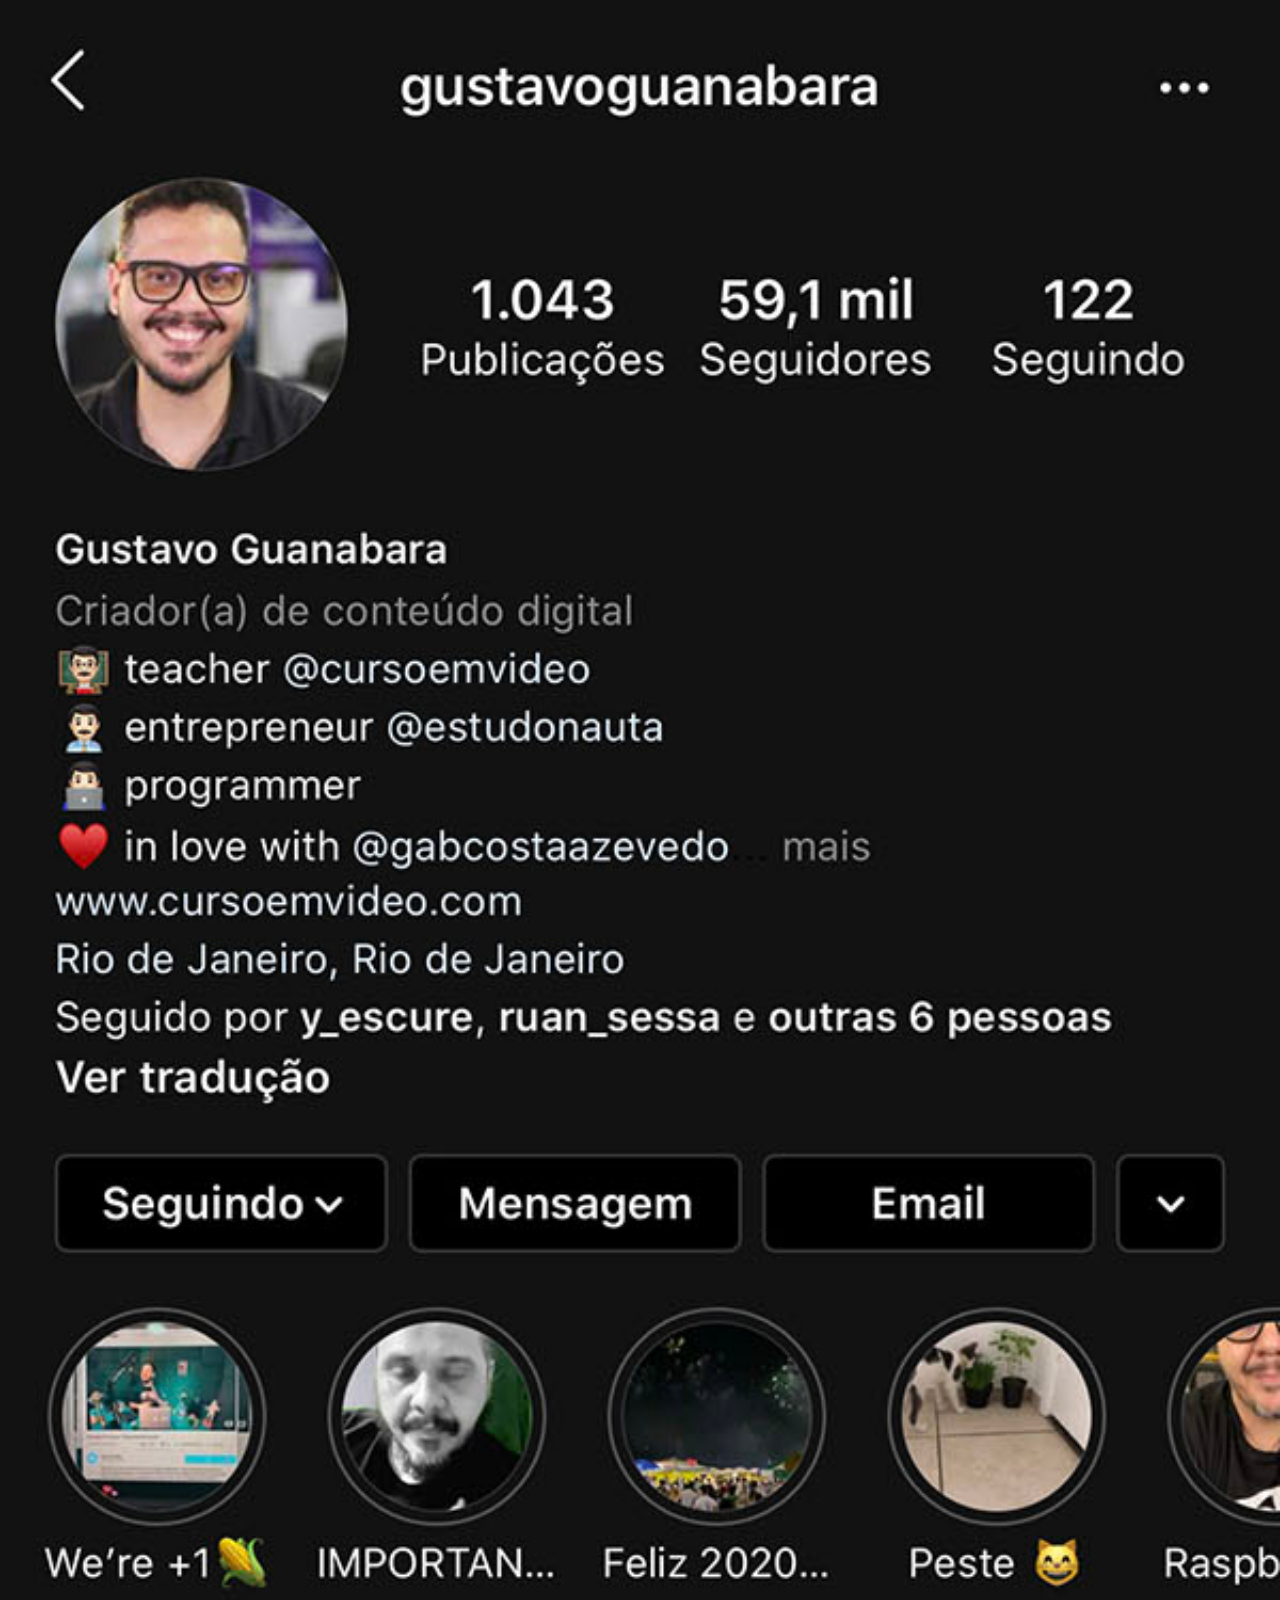
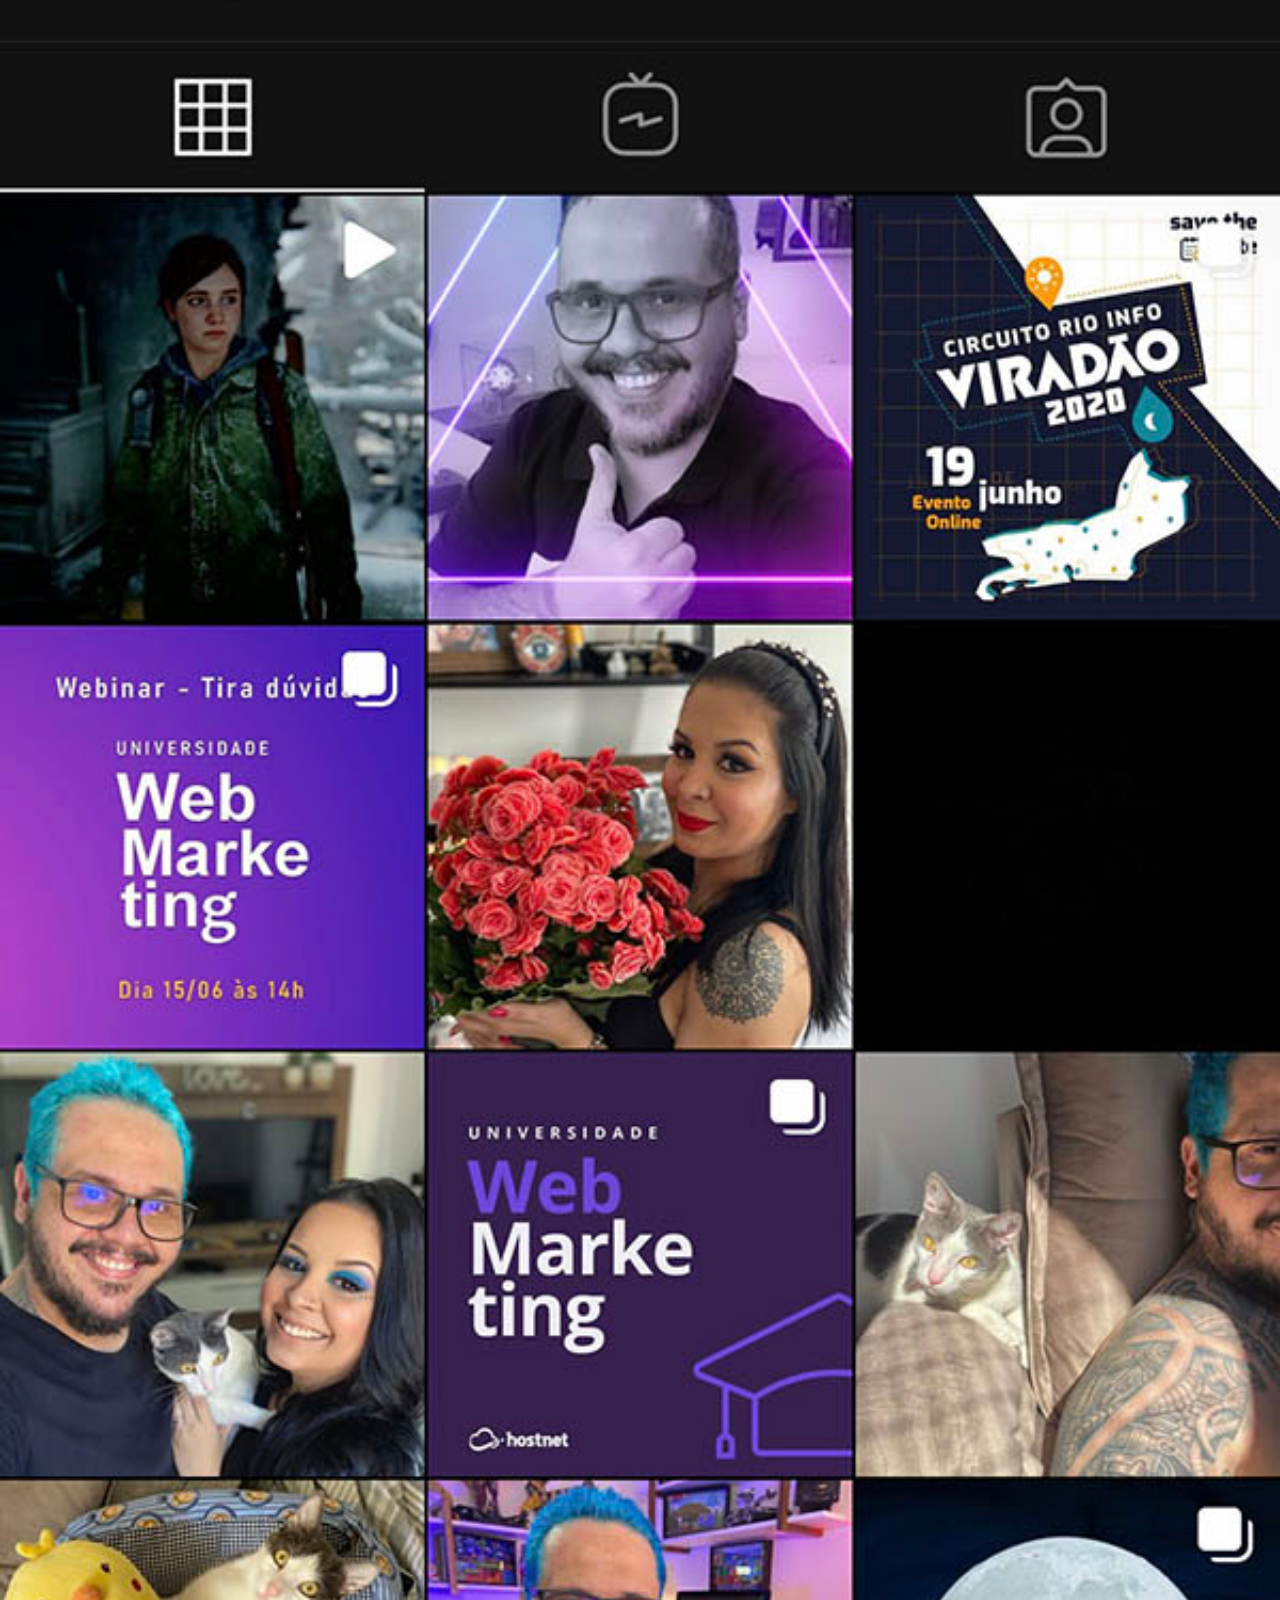
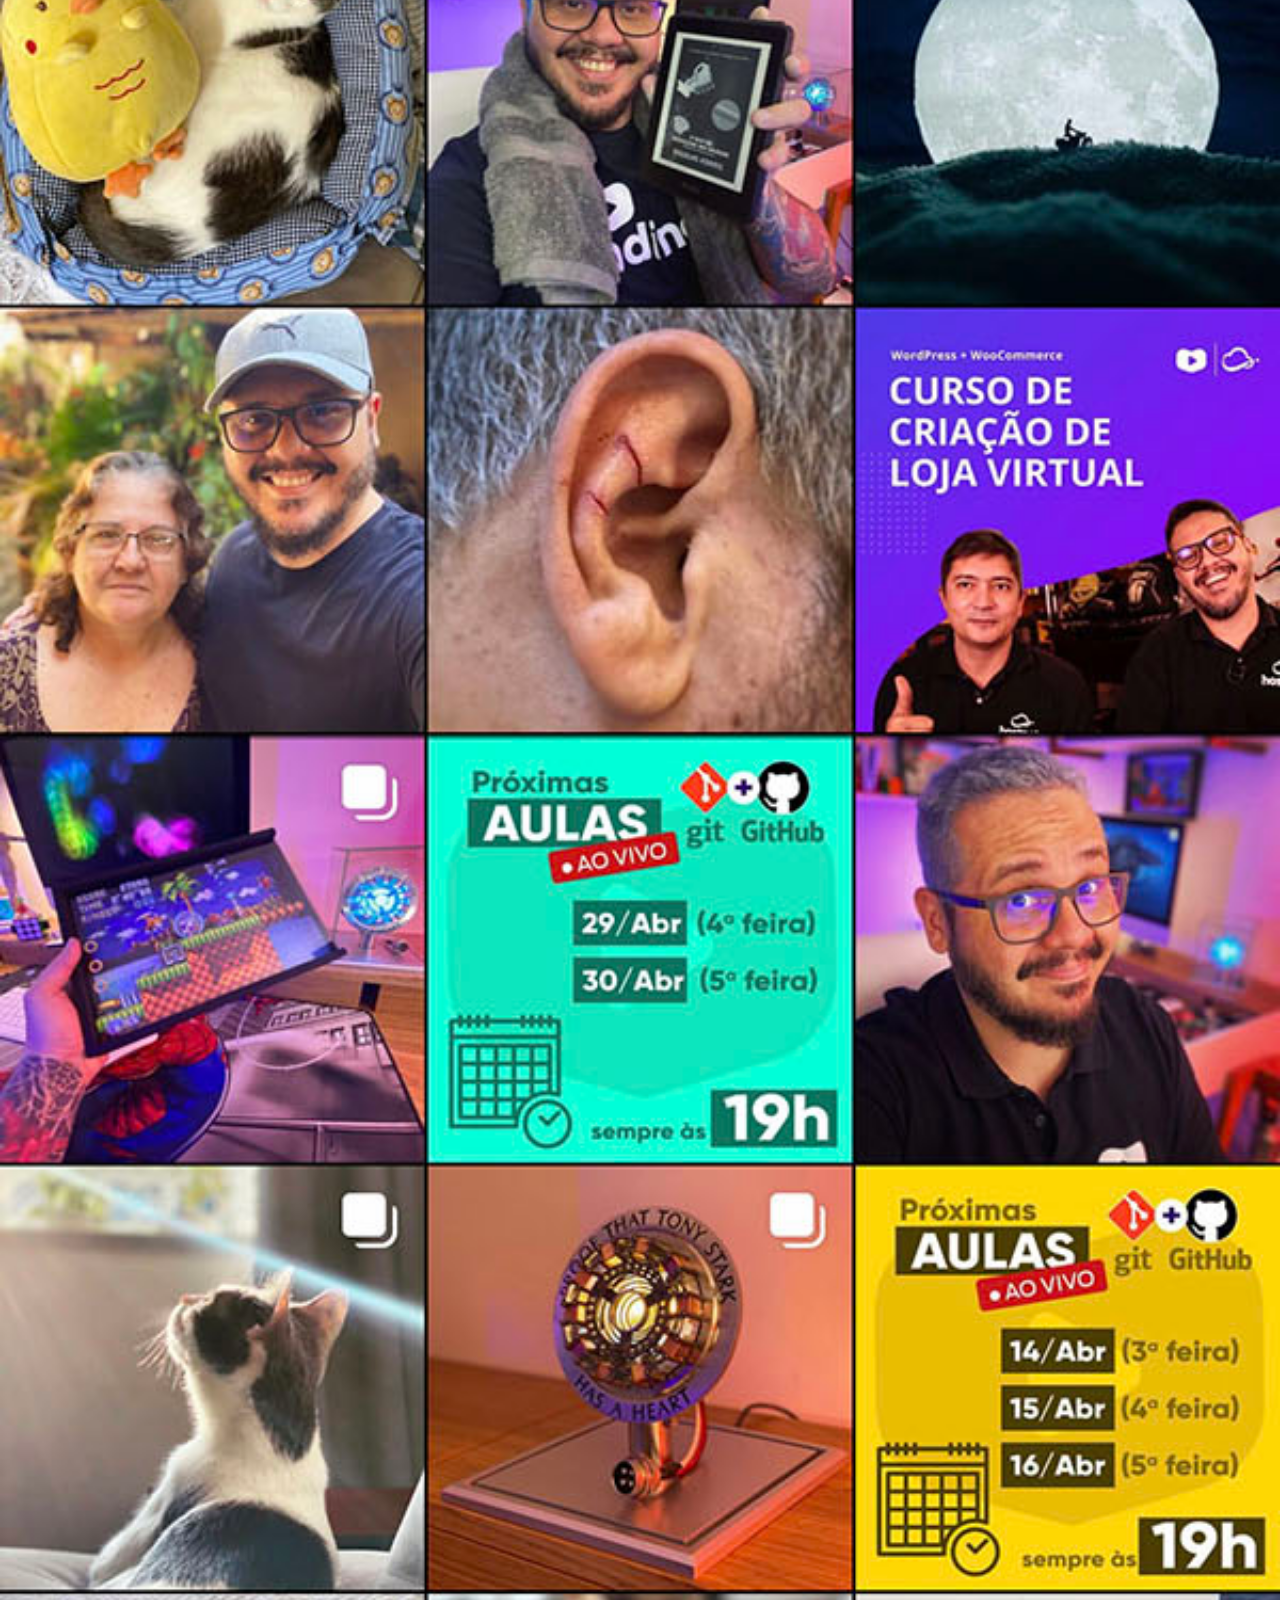
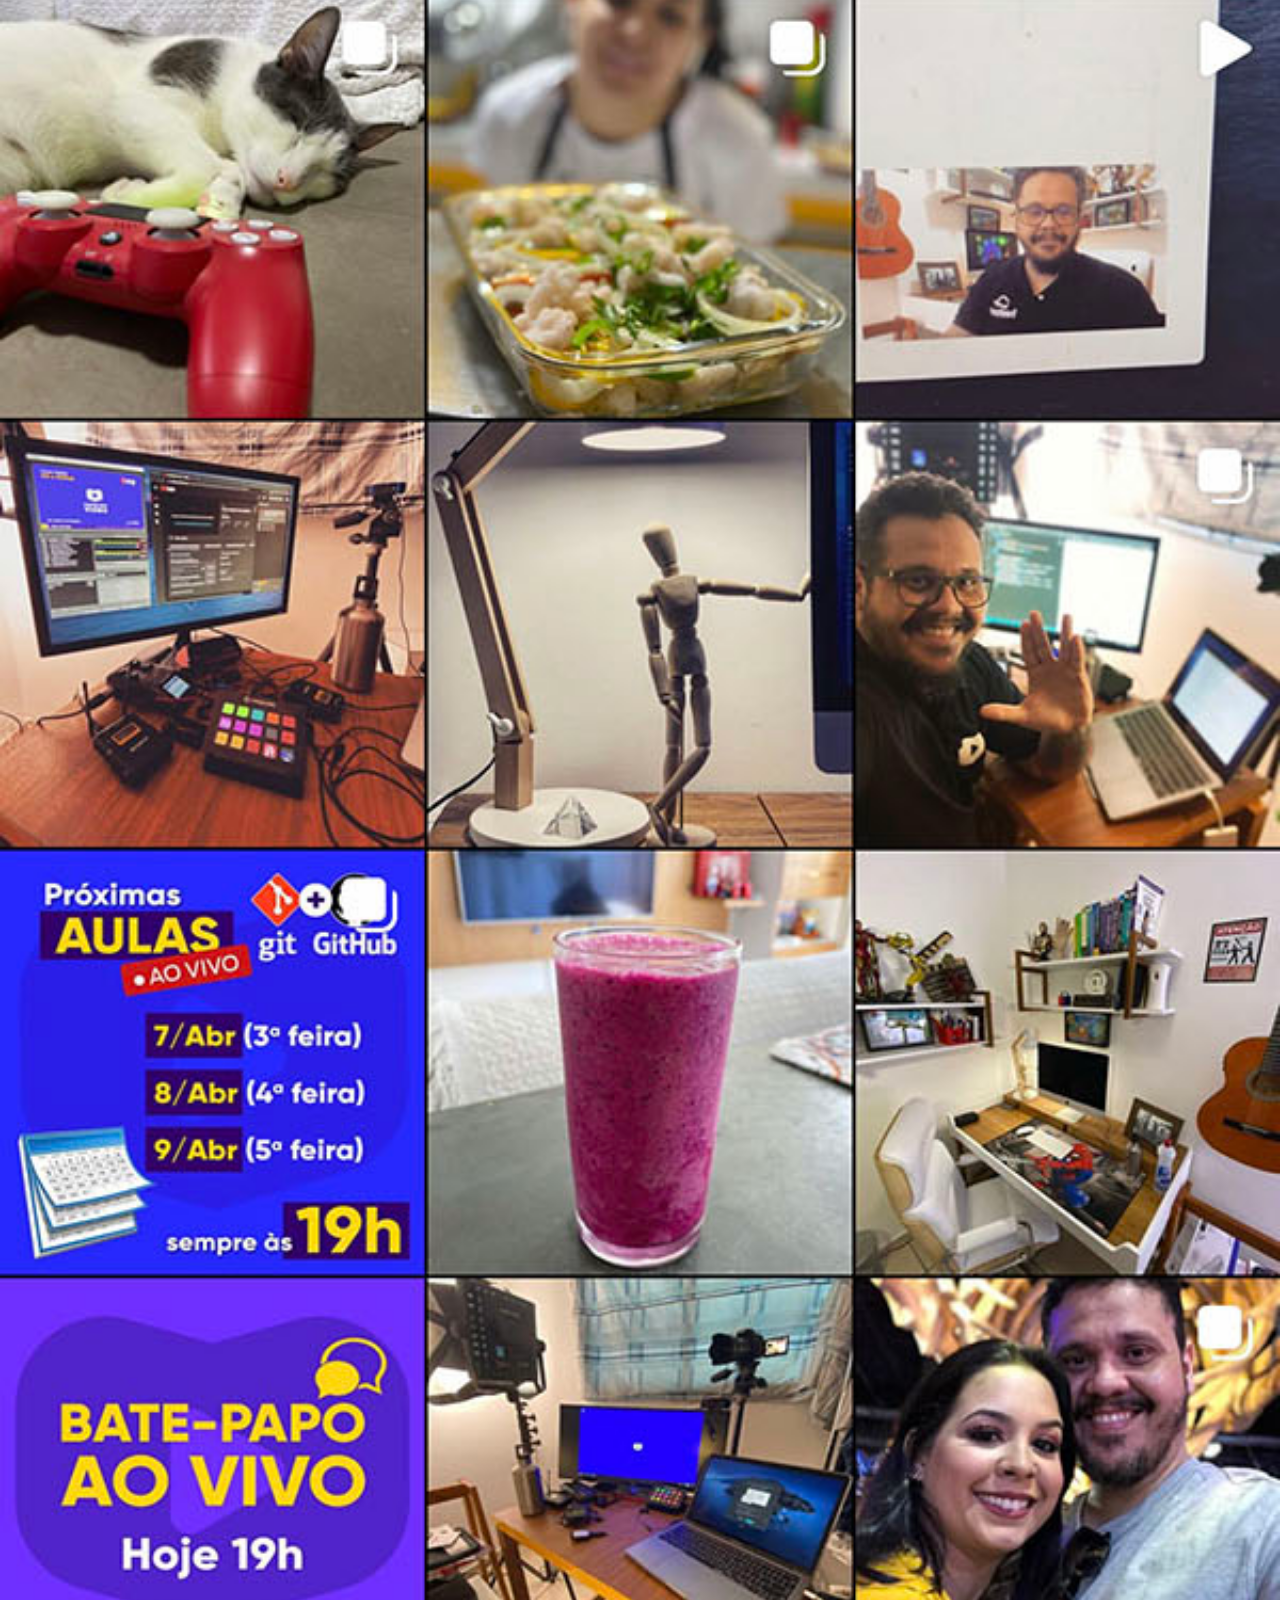
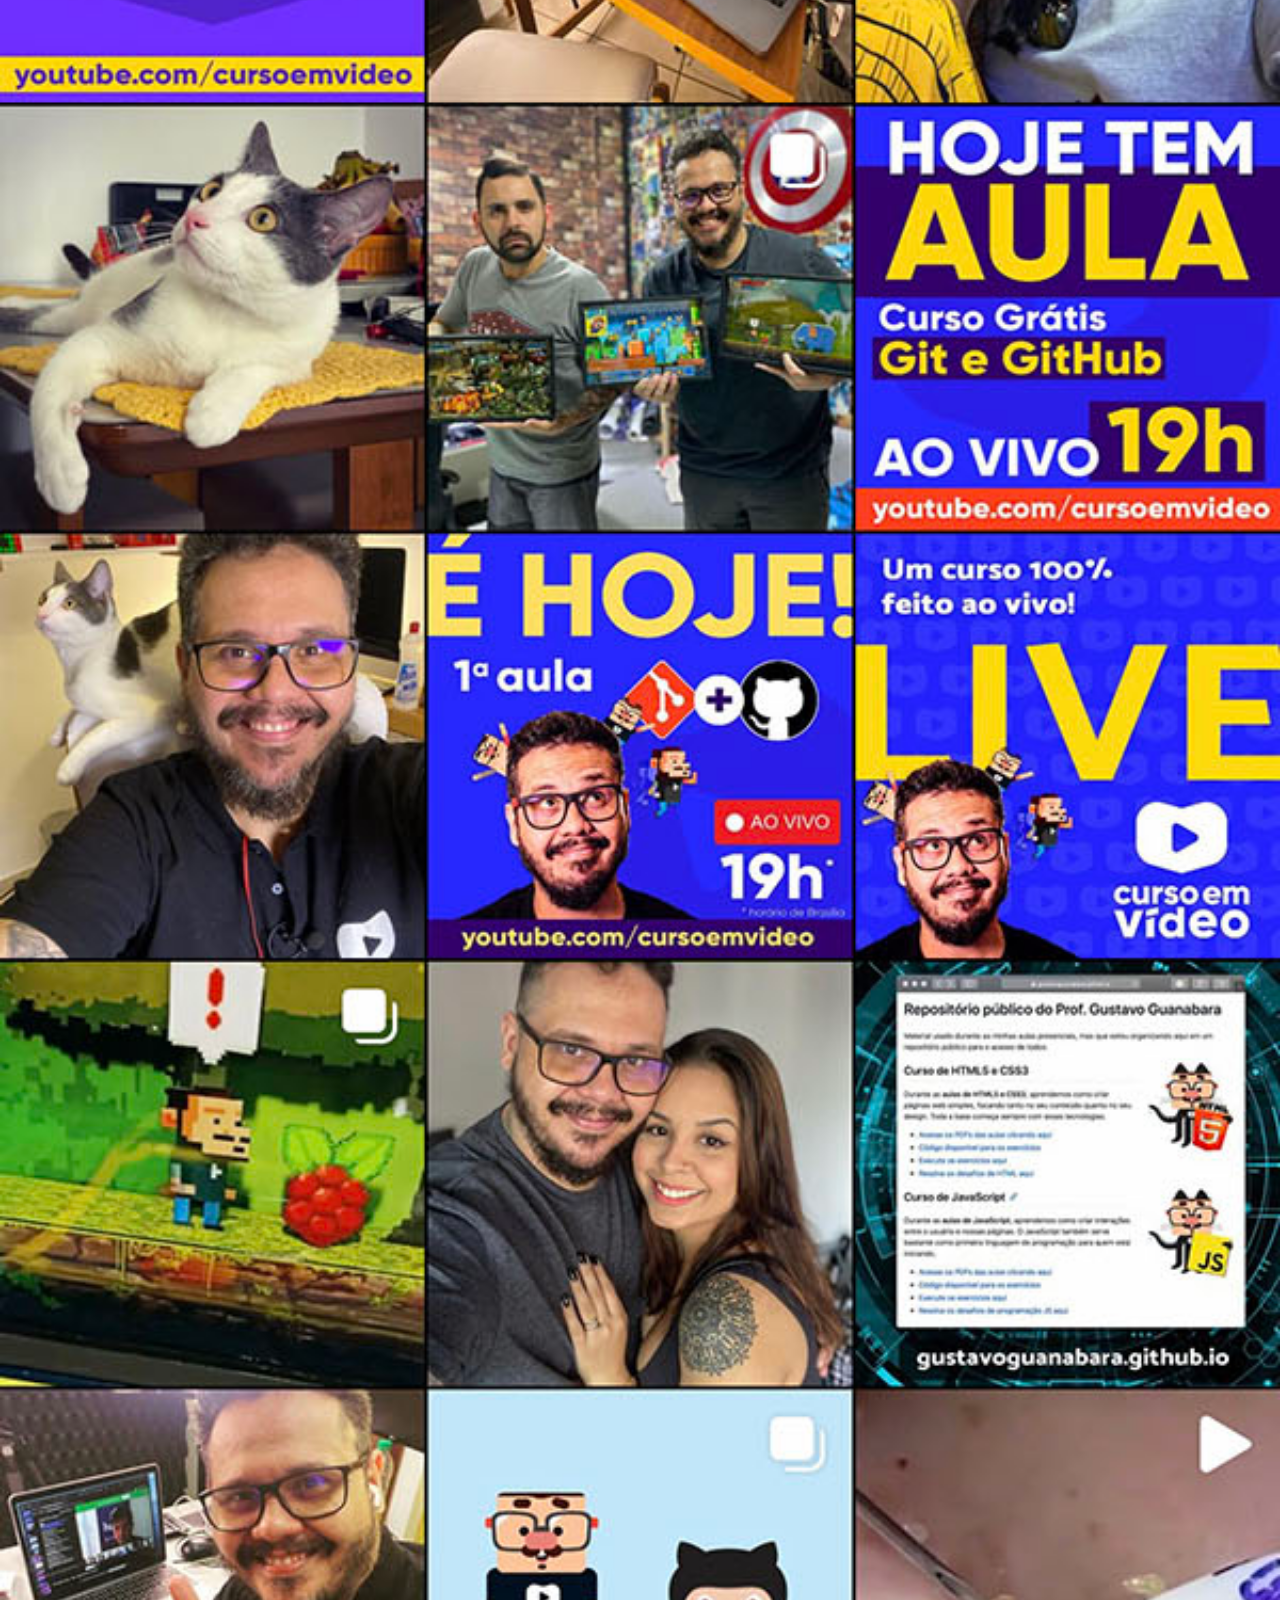
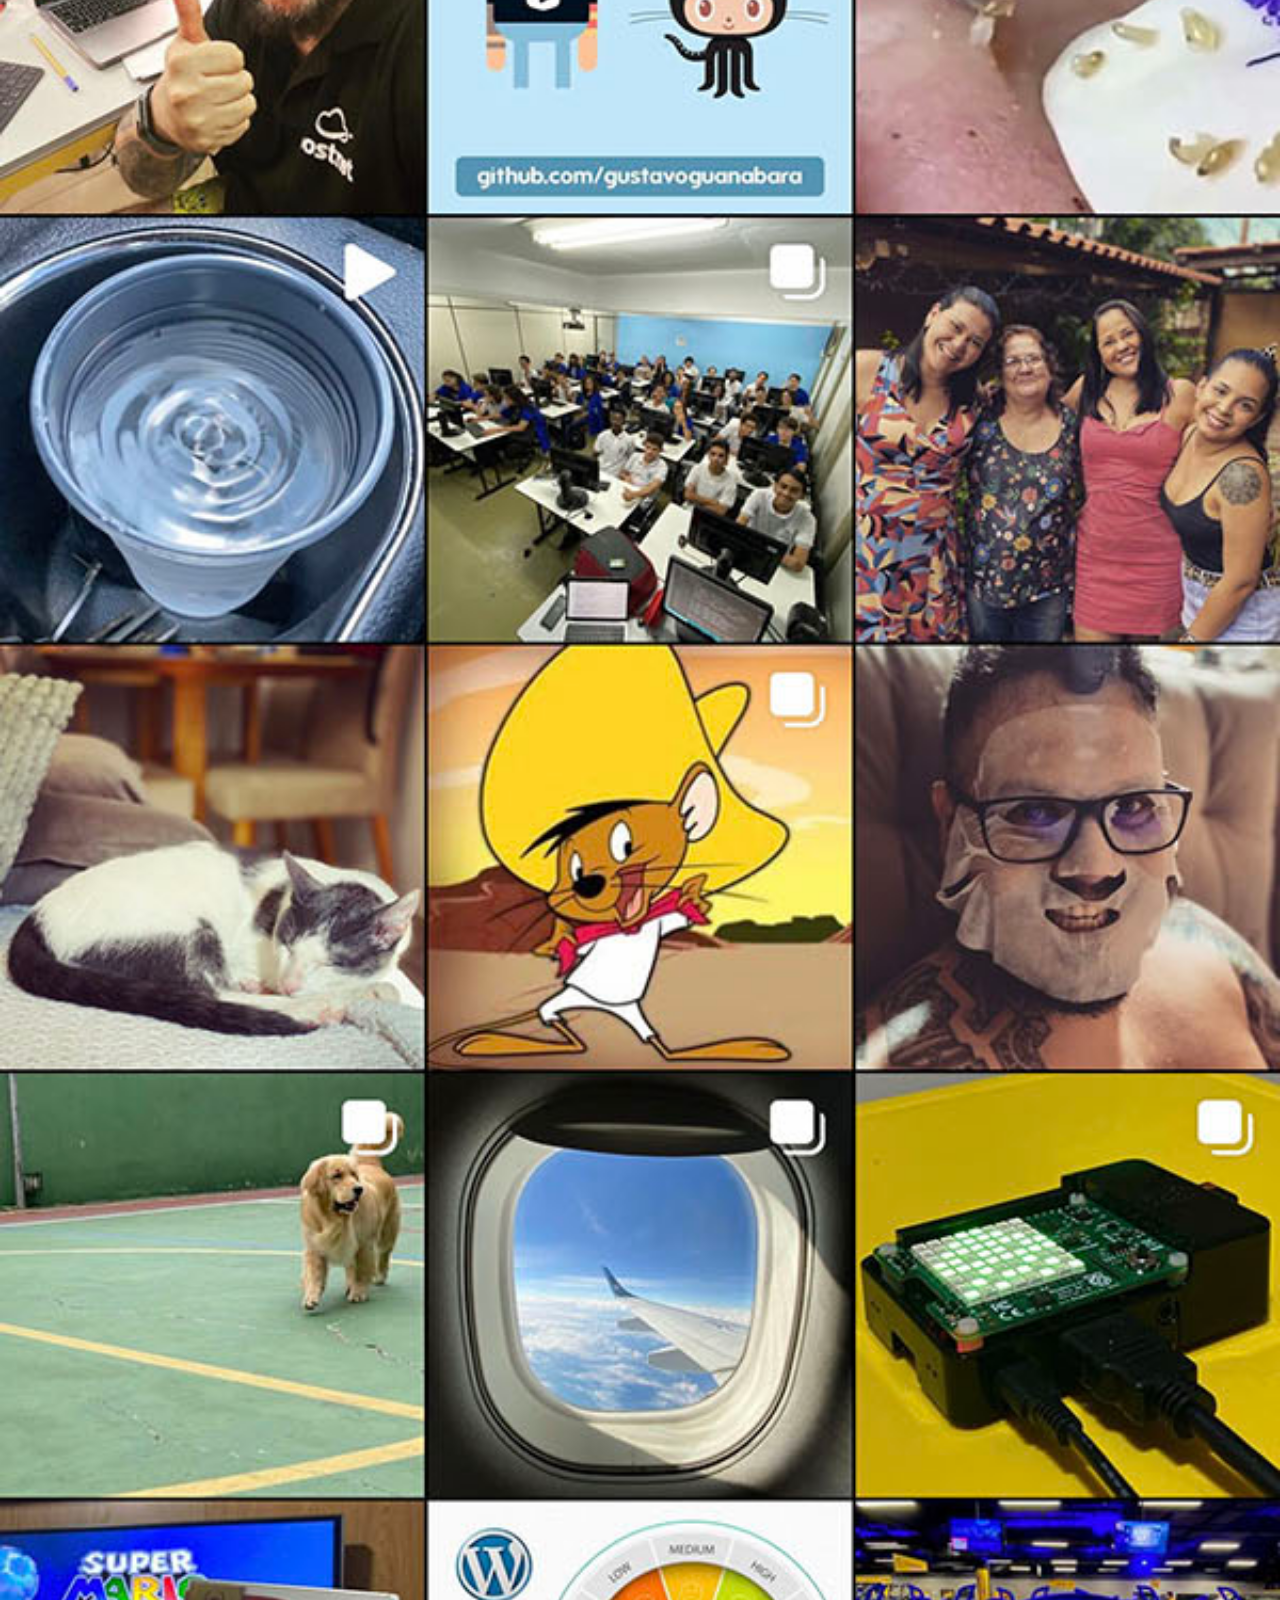
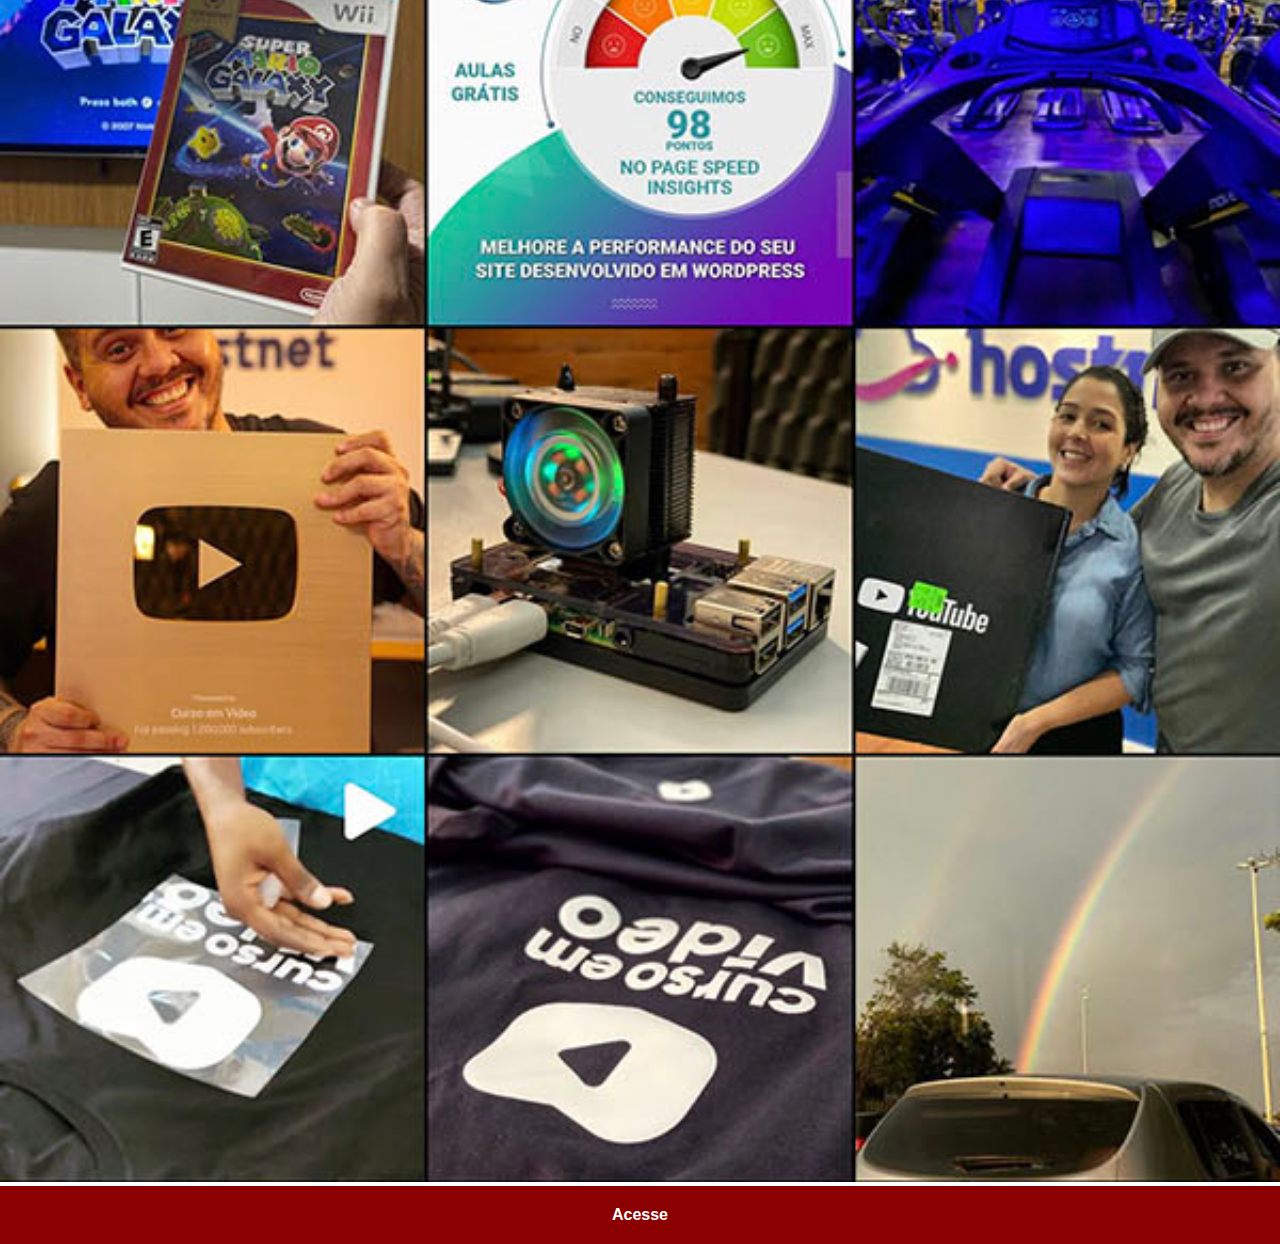
==== instagram.html @ 7e5fdd74 "atualização" ====
<!DOCTYPE html>
<html lang="en">
<head>
    <meta charset="UTF-8">
    <meta http-equiv="X-UA-Compatible" content="IE=edge">
    <meta name="viewport" content="width=device-width, initial-scale=1.0">
    <link rel="stylesheet" href="style/social.css">
    <title>Instagram</title>
</head>
<body>
    <img src="imagens/tela-instagram.jpg" alt="instagram">
    <a href="https://www.instagram.com/gustavoguanabara/?hl=pt" target=" _blank">Acesse</a>
    
</body>
</html>
---- style/social.css ----
*{
    margin: 0px;
    padding: 0px;
    font-family: Arial, Helvetica, sans-serif;
}
a{ display: block;
    color: white;
    background-color: darkred;
    padding: 20px;
    text-align: center;
    font-weight: bolder;
    text-decoration: none;

}
img{
    width: 100%;
    overflow-y: hidden;

    

}
::-webkit-scroll-bar{
    width: 0px;
    height: 0px;

}
a:hover{background-color: red;}


.diminuir-img{
    width: 80%;
    height: 70%;
}
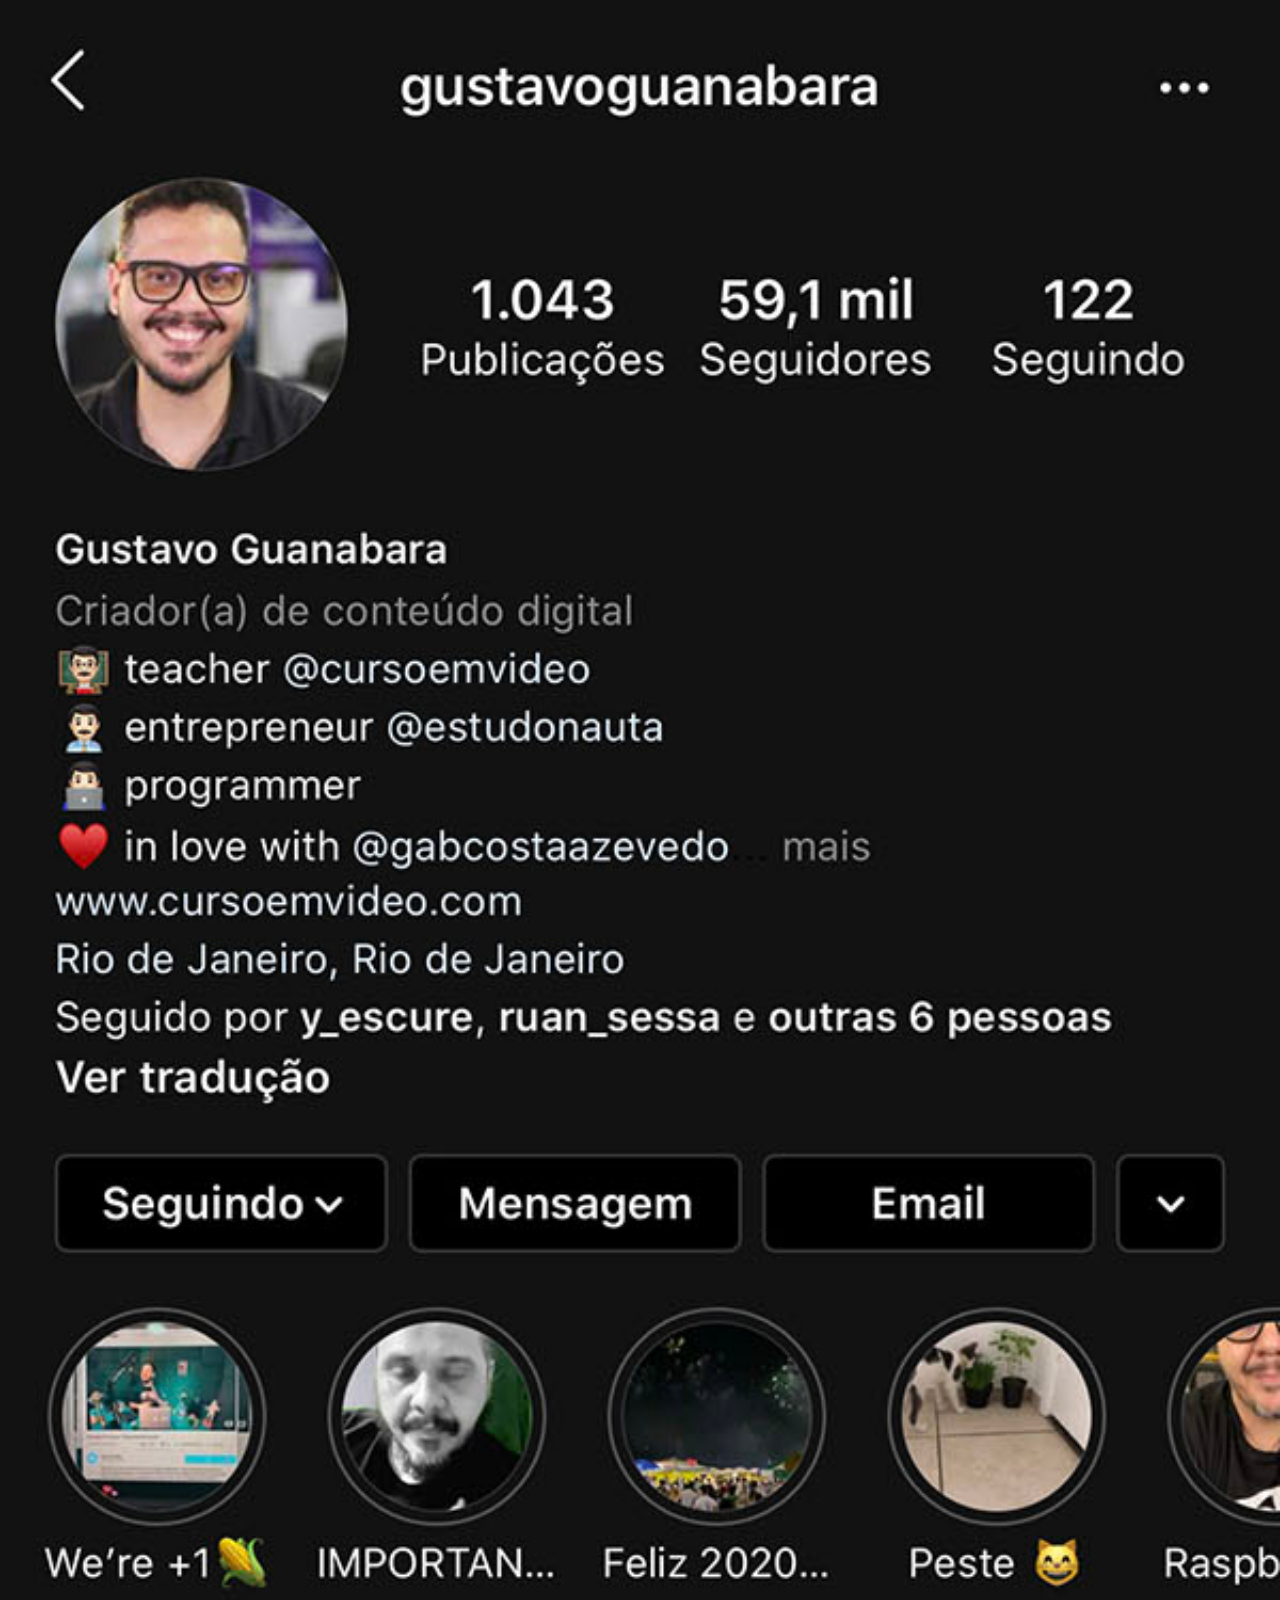
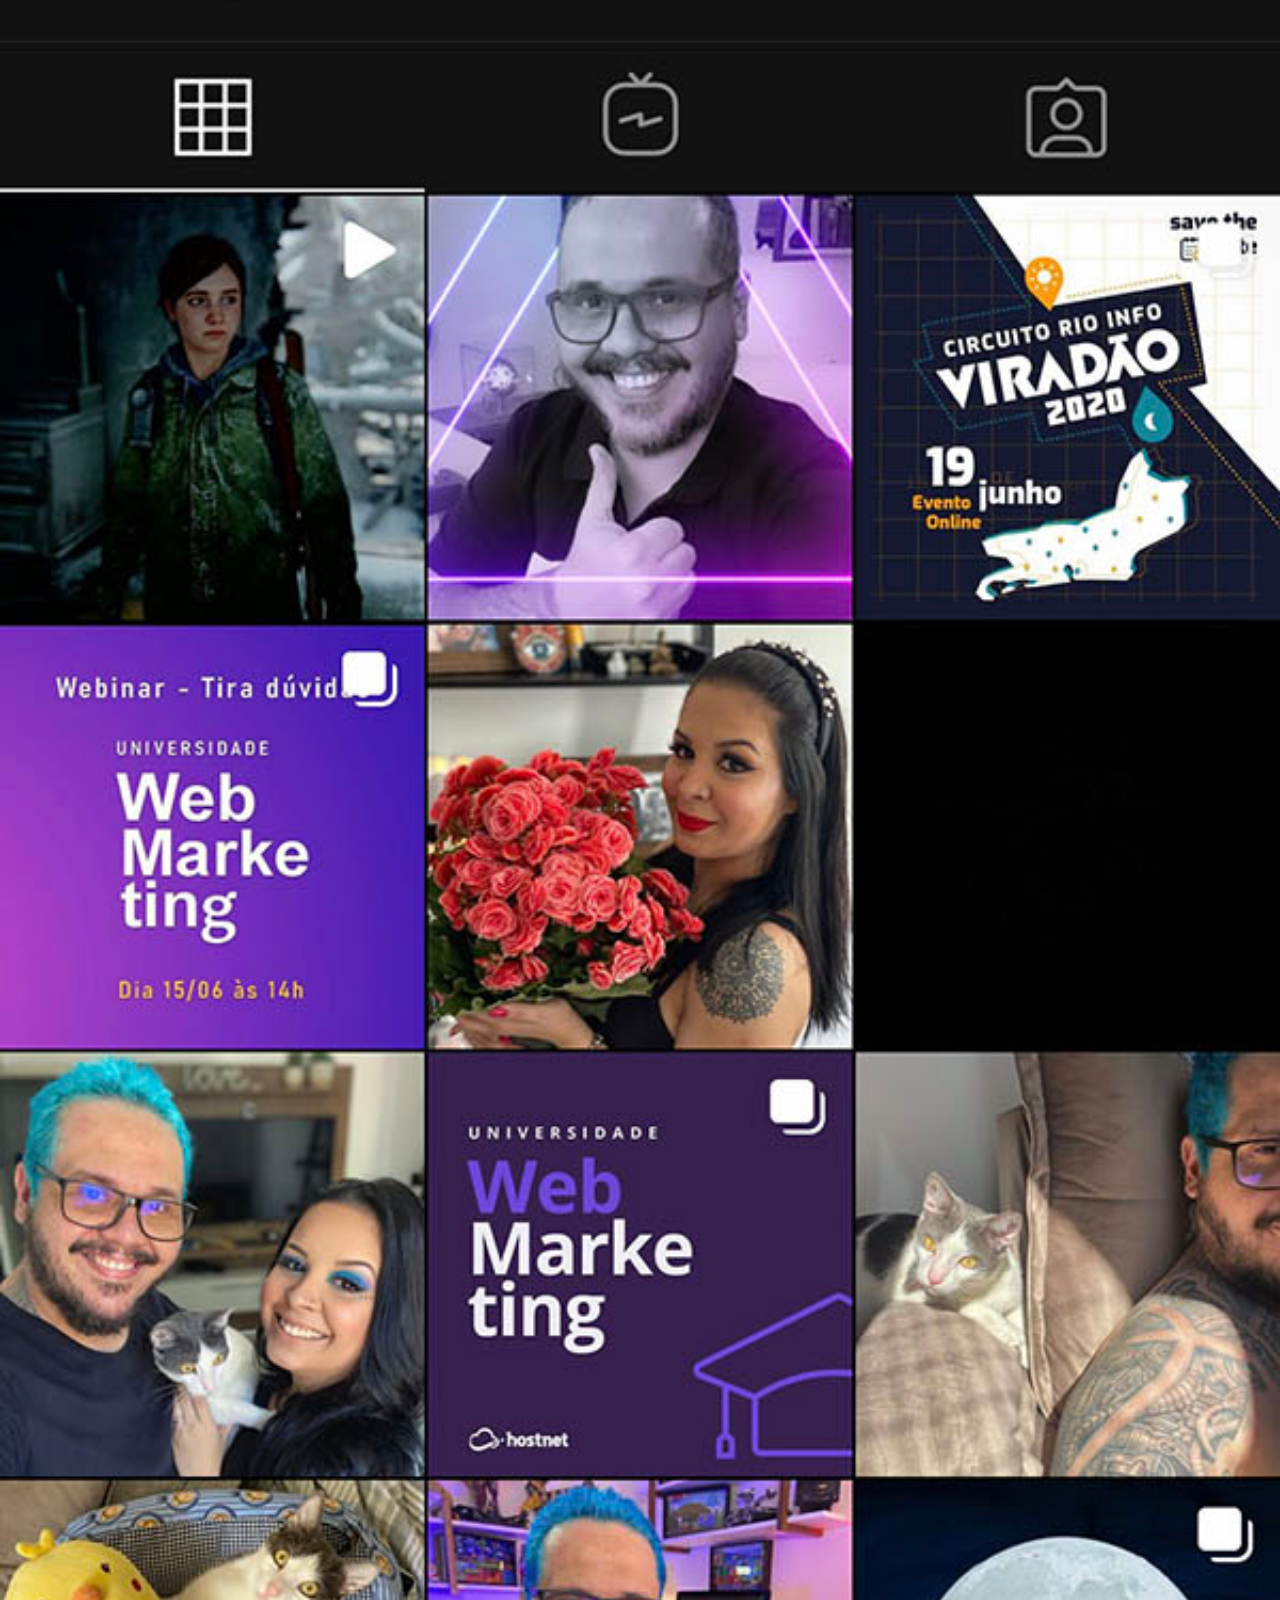
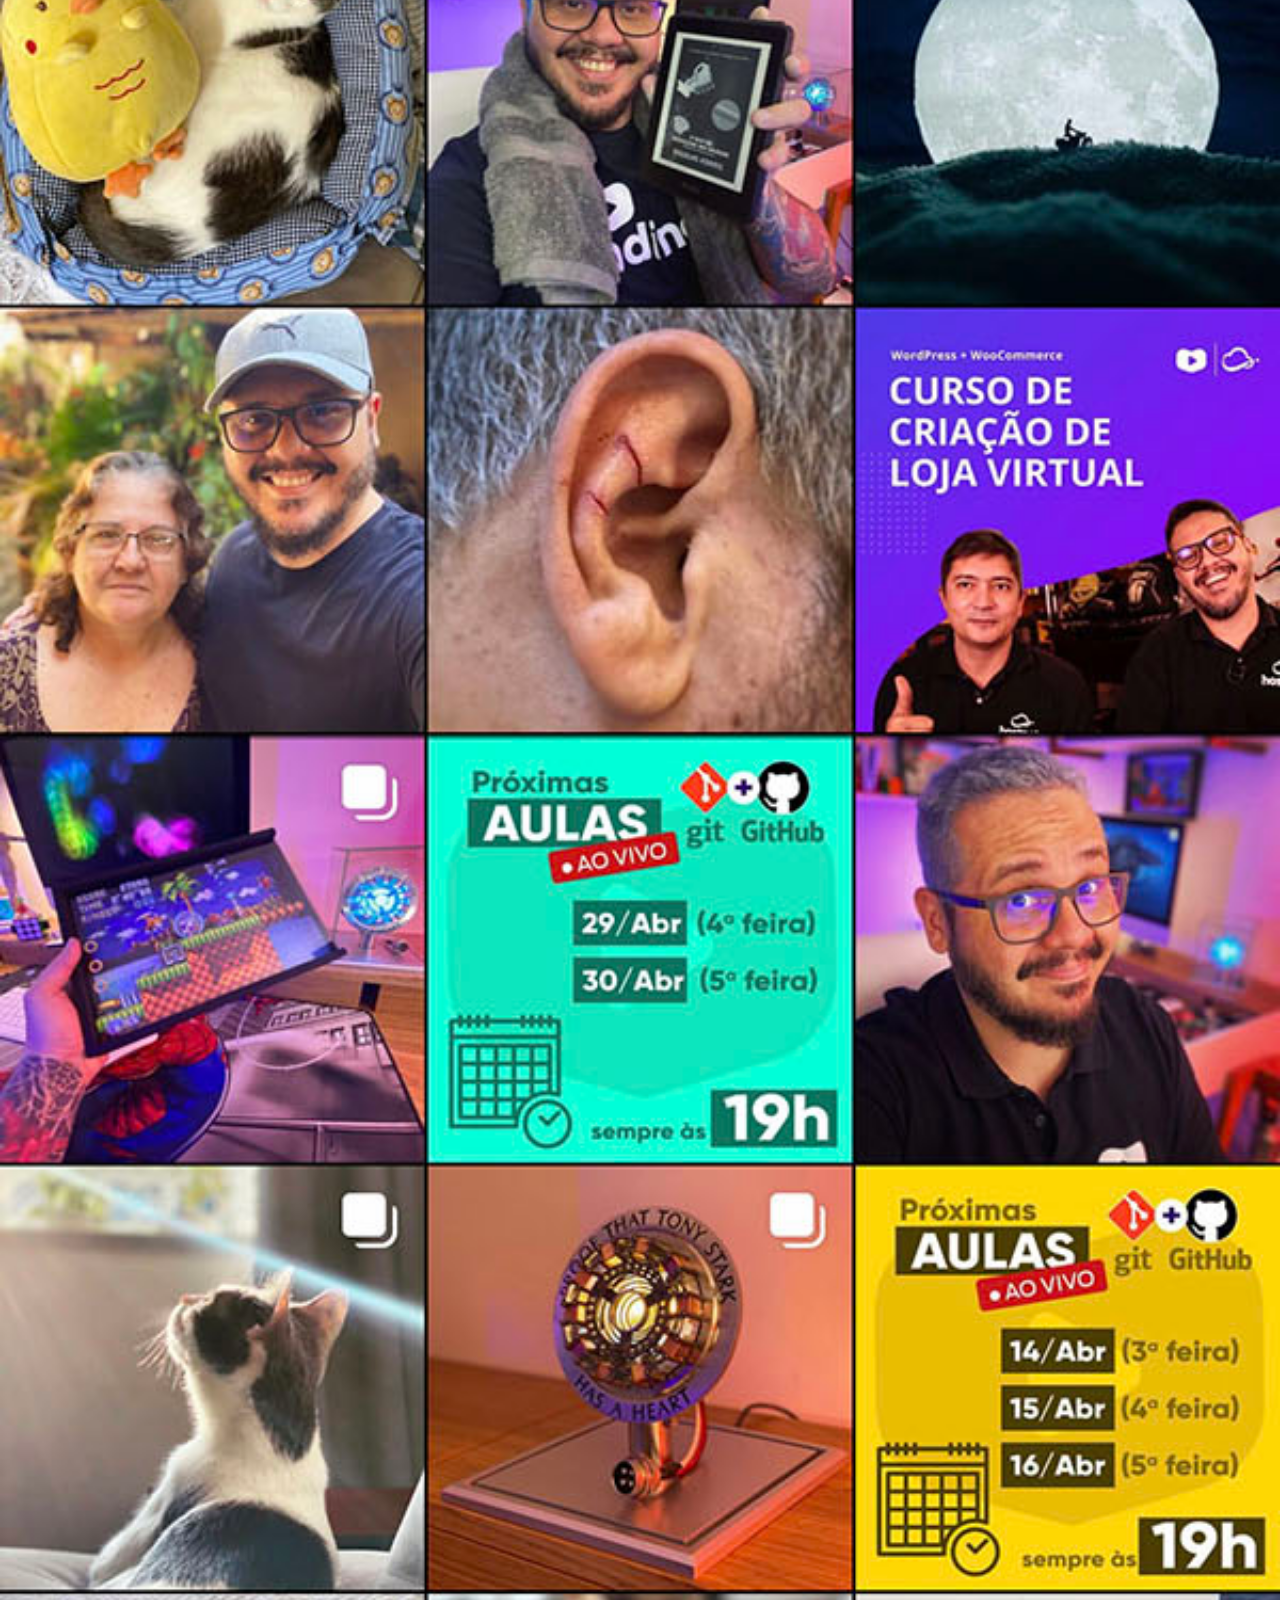
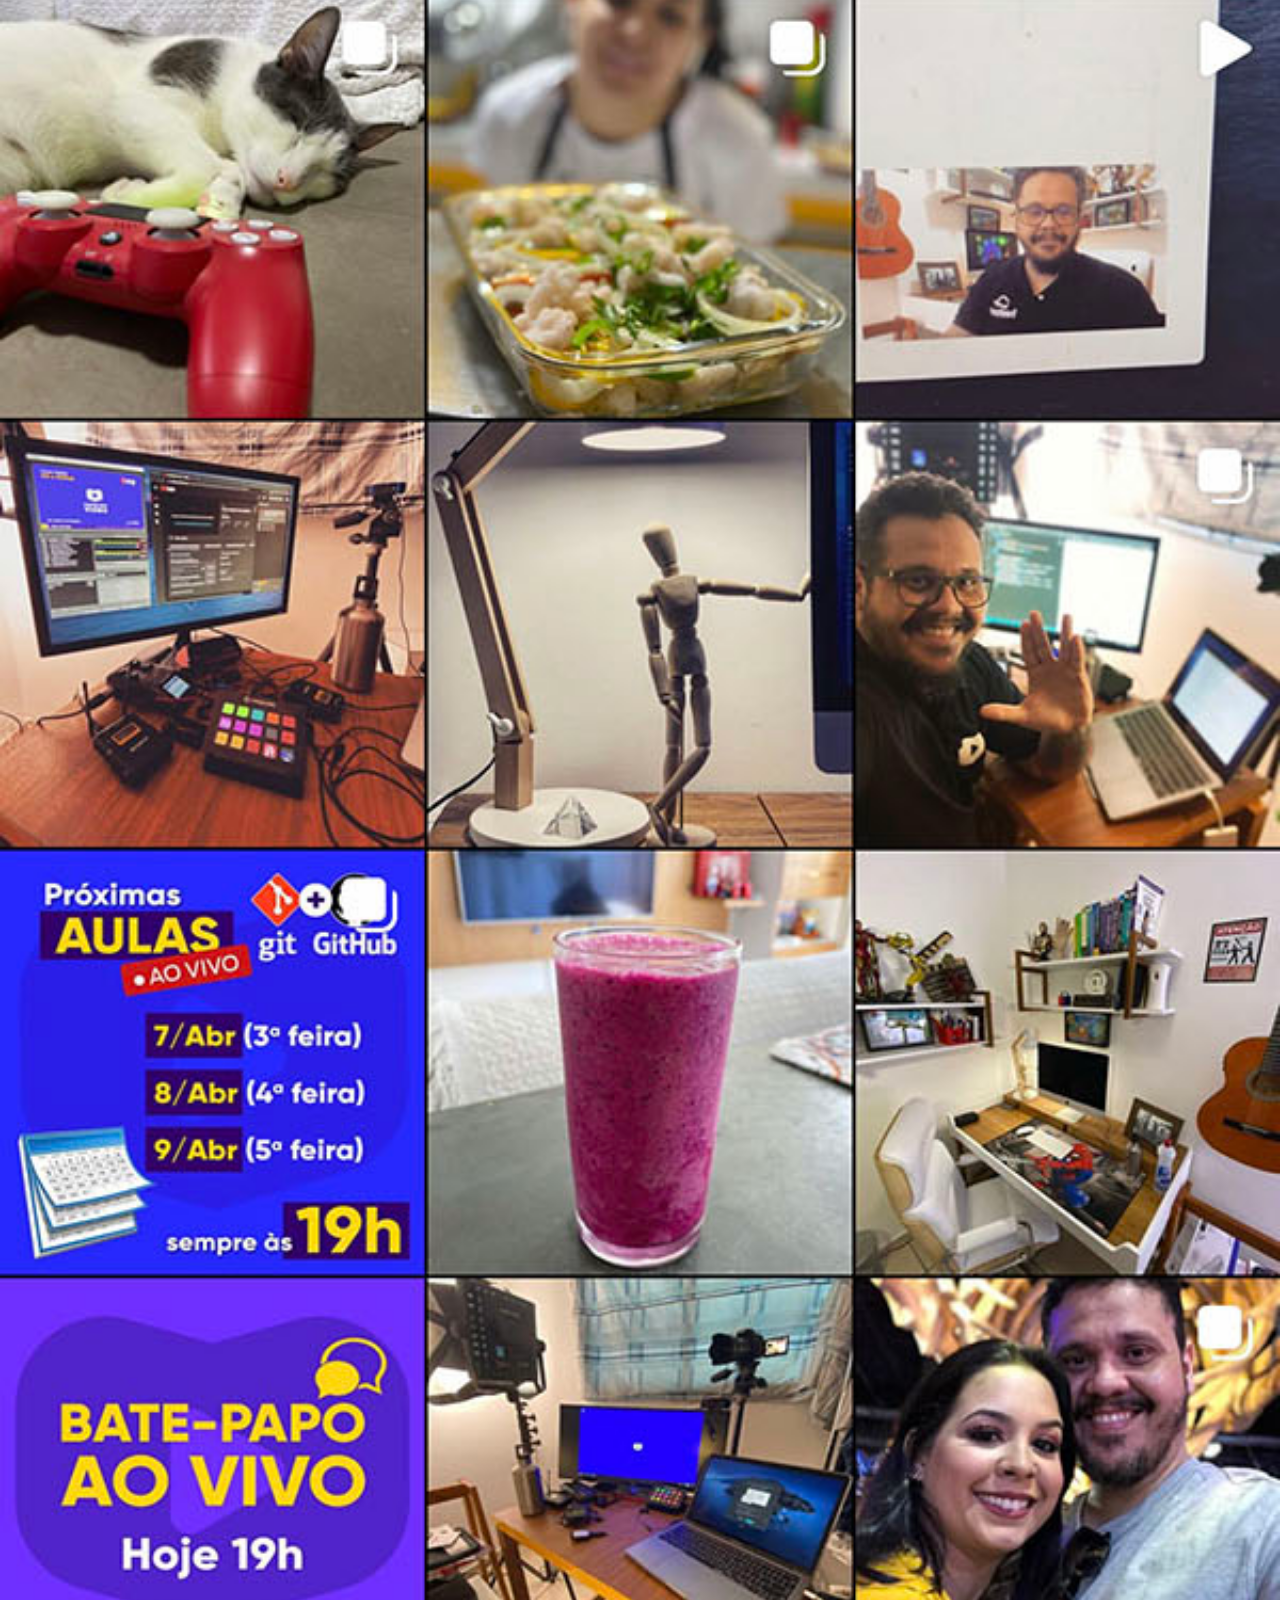
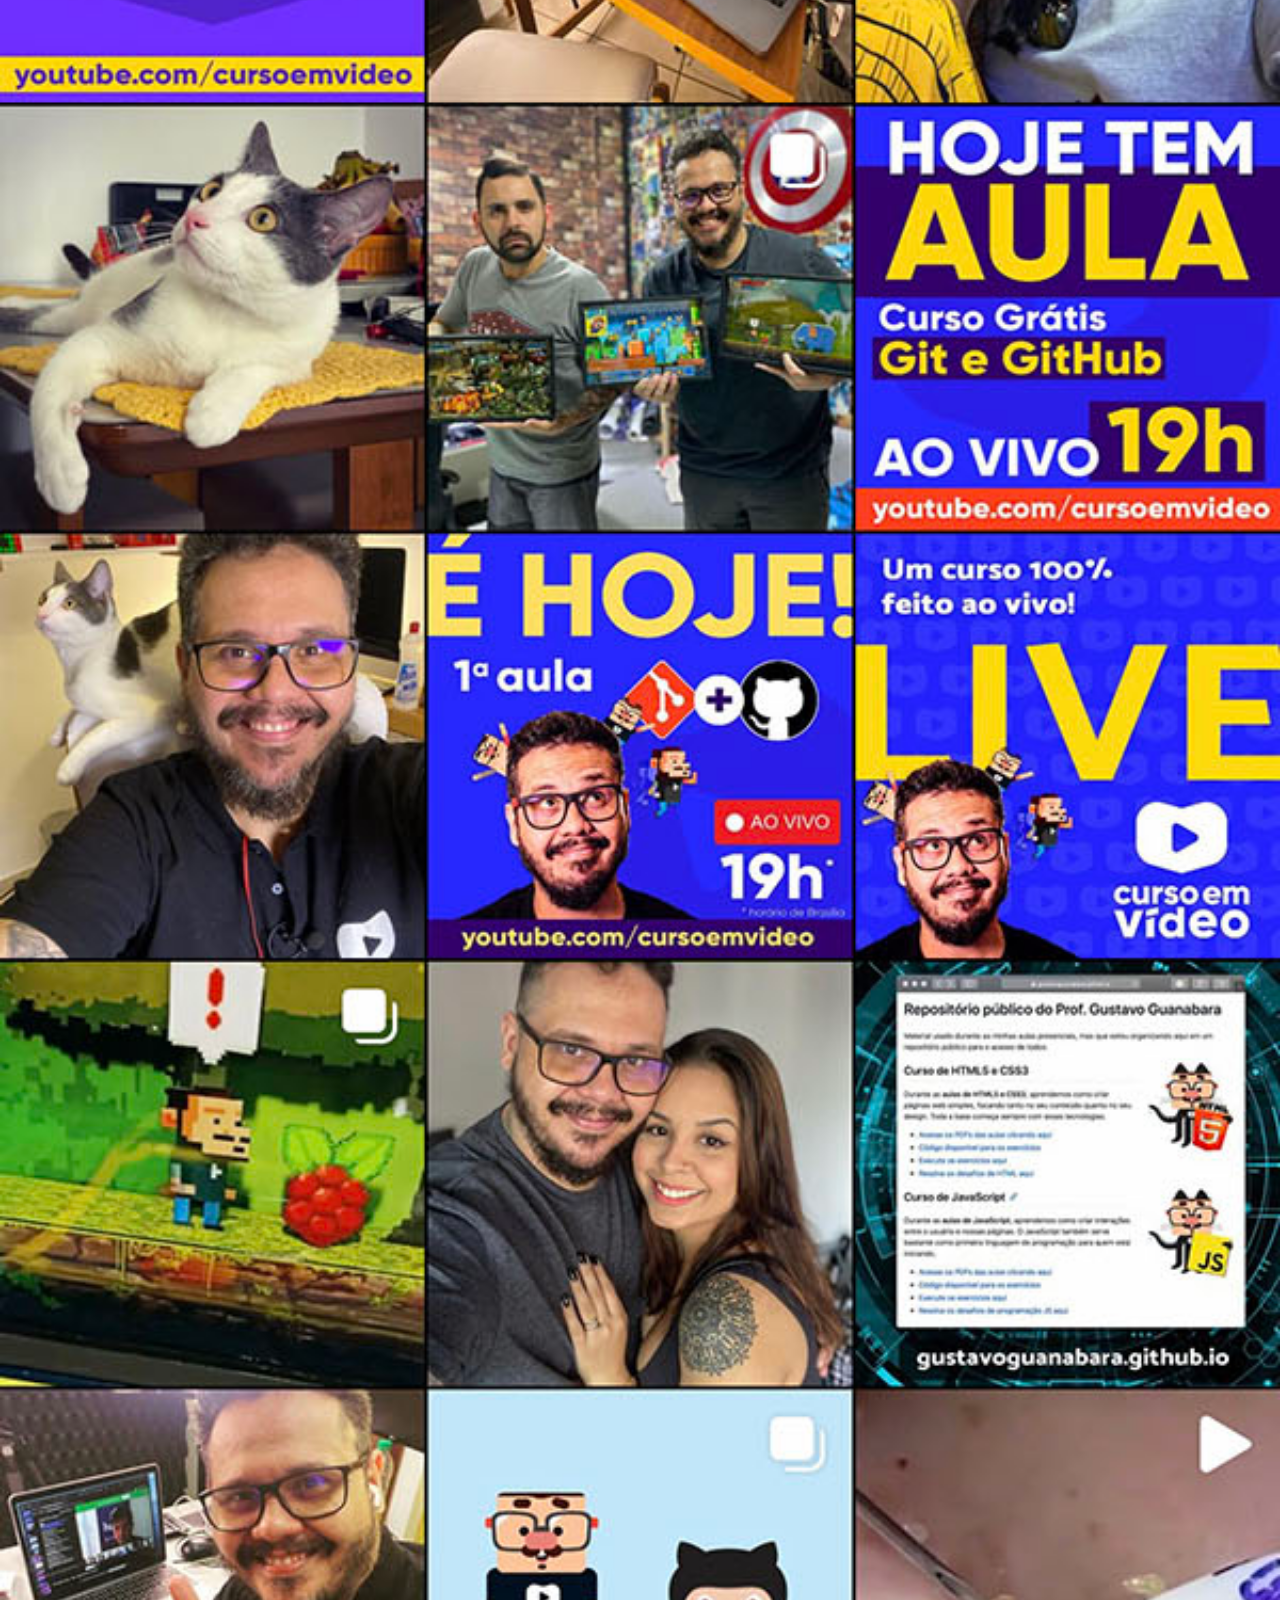
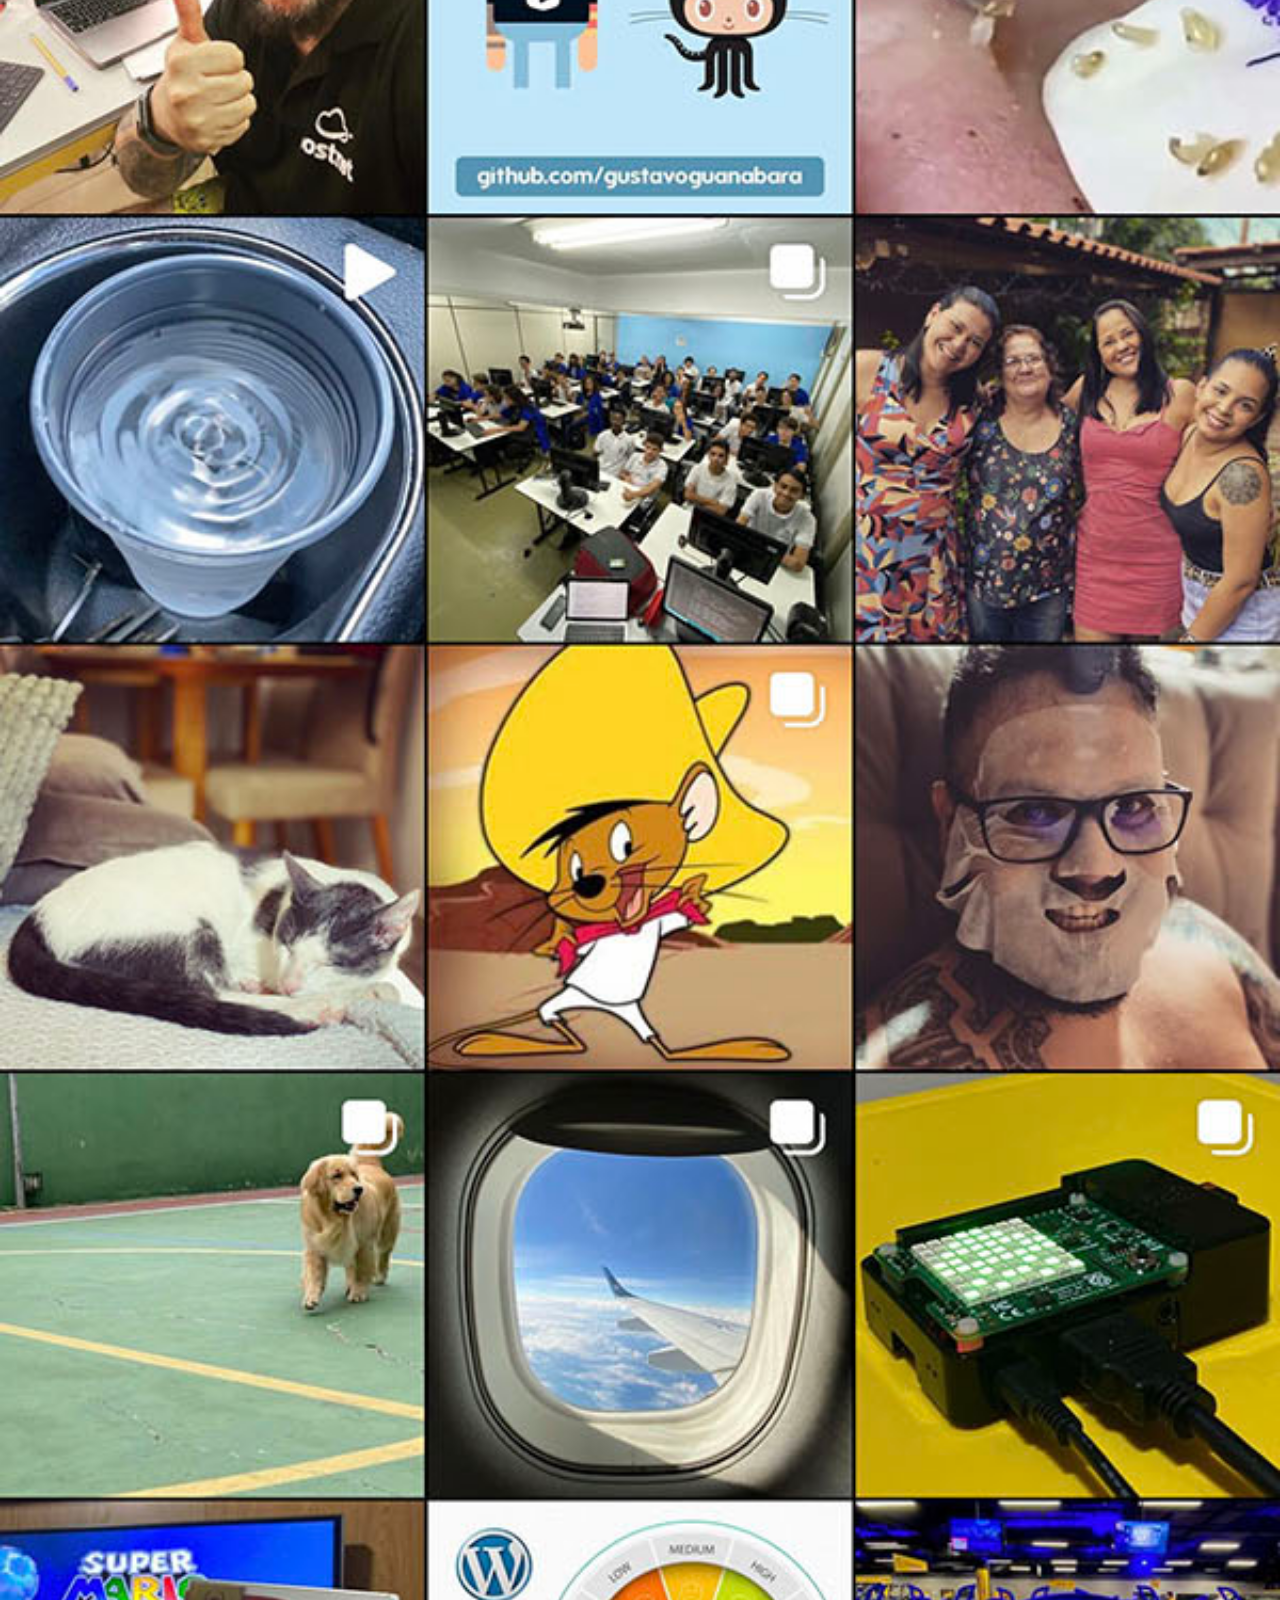
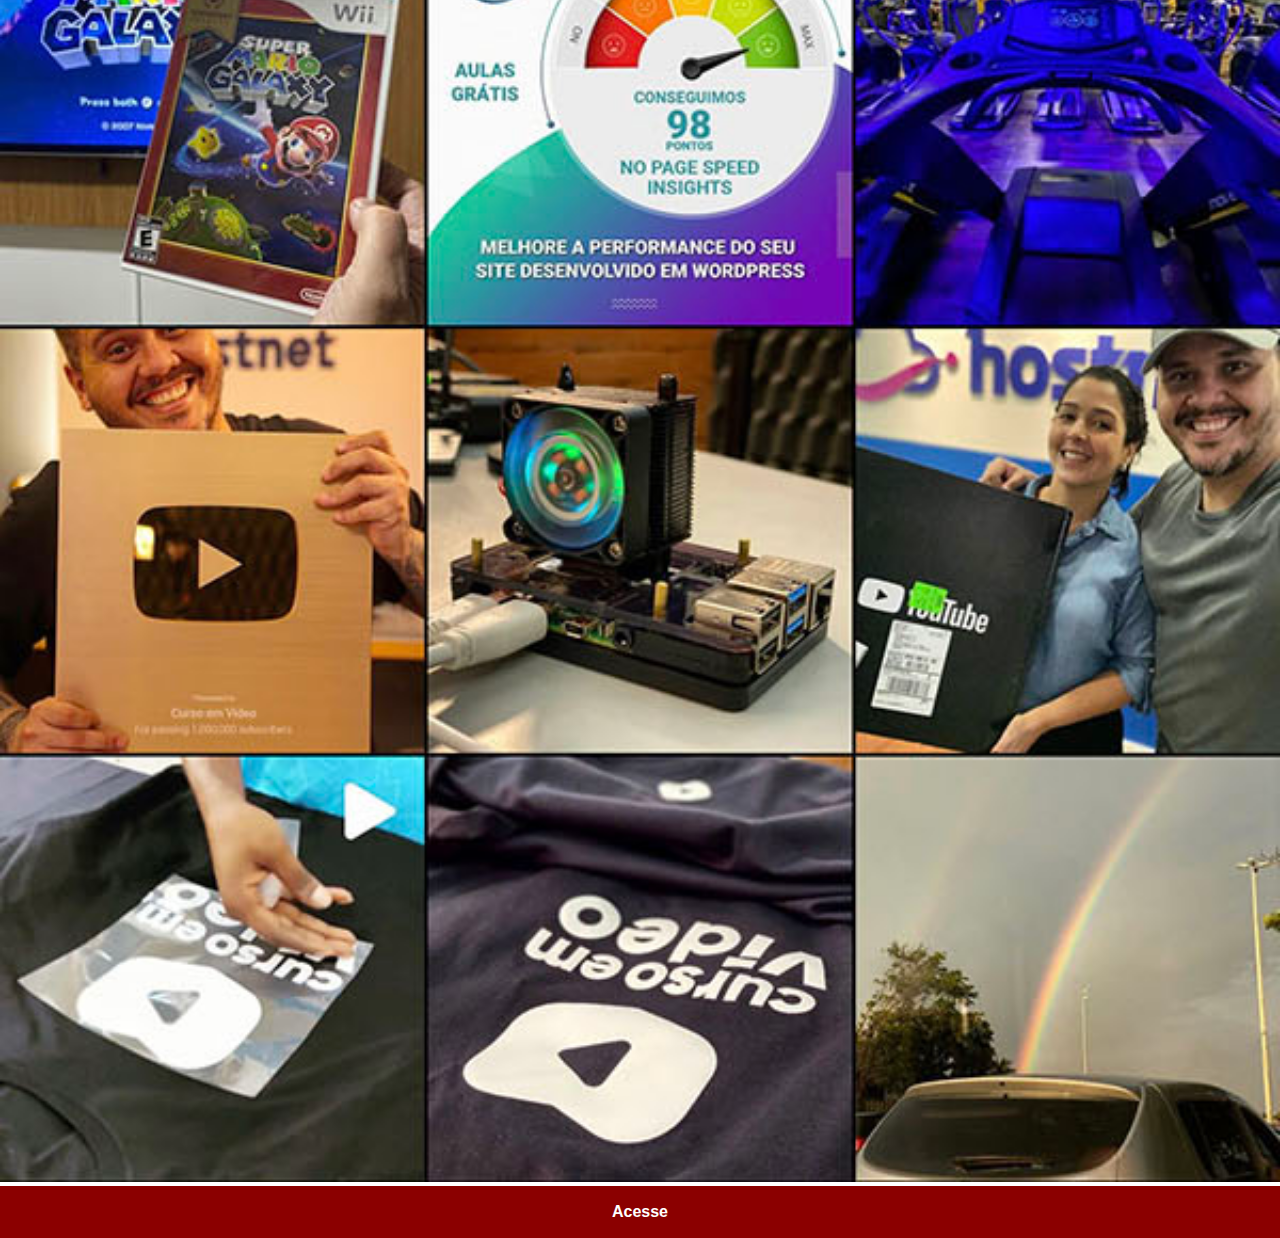
==== commit 9fd7e6ec: "add insta" ====
--- a/instagram.html
+++ b/instagram.html
@@ -1,5 +1,5 @@
 <!DOCTYPE html>
-<html lang="en">
+<html lang="pt-br">
 <head>
     <meta charset="UTF-8">
     <meta http-equiv="X-UA-Compatible" content="IE=edge">
--- a/style/social.css
+++ b/style/social.css
@@ -6,7 +6,7 @@
 a{ display: block;
     color: white;
     background-color: darkred;
-    padding: 20px;
+    padding: 17px;
     text-align: center;
     font-weight: bolder;
     text-decoration: none;
